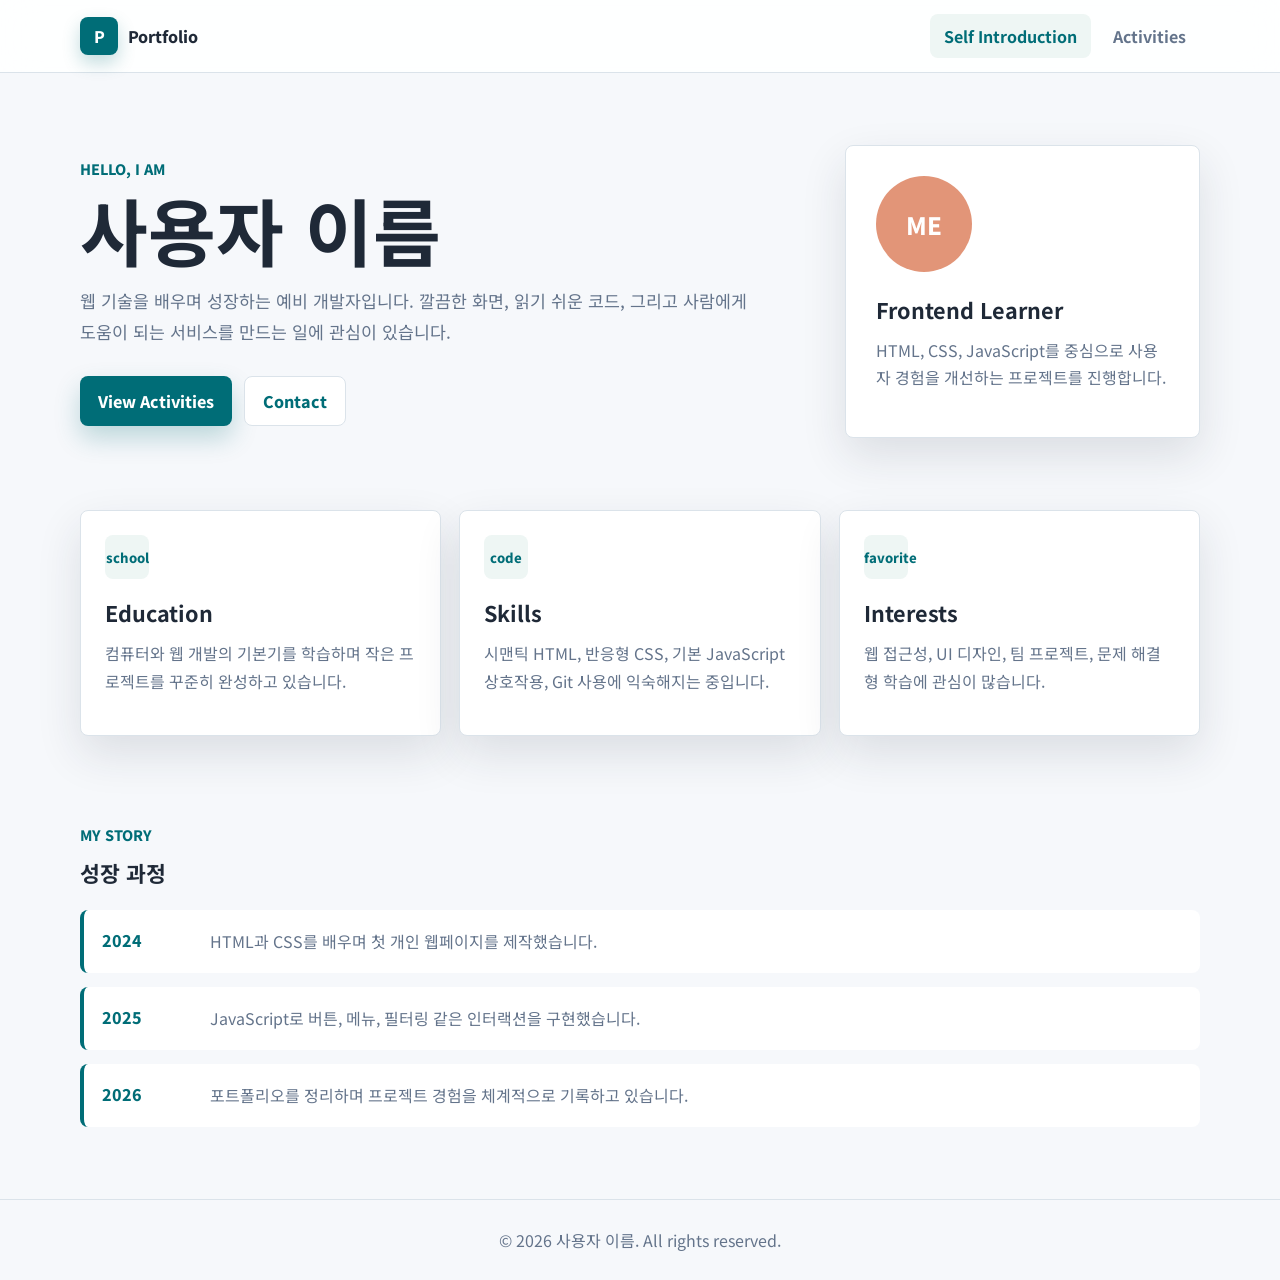
==== index.html @ 7765b598 "Add portfolio website" ====
<!DOCTYPE html>
<html lang="ko">
<head>
  <meta charset="UTF-8">
  <meta name="viewport" content="width=device-width, initial-scale=1.0">
  <title>Portfolio | Self Introduction</title>
  <link rel="preconnect" href="https://fonts.googleapis.com">
  <link rel="preconnect" href="https://fonts.gstatic.com" crossorigin>
  <link href="https://fonts.googleapis.com/css2?family=Noto+Sans+KR:wght@400;500;700;800&display=swap" rel="stylesheet">
  <link rel="stylesheet" href="styles.css">
</head>
<body>
  <header class="app-header">
    <nav class="nav">
      <a class="brand" href="index.html" aria-label="Portfolio home">
        <span class="brand-mark">P</span>
        <span>Portfolio</span>
      </a>

      <button class="menu-button" type="button" aria-label="Open navigation" aria-expanded="false">
        <span></span>
        <span></span>
        <span></span>
      </button>

      <div class="nav-links">
        <a class="active" href="index.html">Self Introduction</a>
        <a href="activities.html">Activities</a>
      </div>
    </nav>
  </header>

  <main>
    <section class="hero section">
      <div class="hero-copy">
        <p class="eyebrow">Hello, I am</p>
        <h1>사용자 이름</h1>
        <p class="lead">
          웹 기술을 배우며 성장하는 예비 개발자입니다. 깔끔한 화면, 읽기 쉬운 코드,
          그리고 사람에게 도움이 되는 서비스를 만드는 일에 관심이 있습니다.
        </p>
        <div class="hero-actions">
          <a class="button primary" href="activities.html">View Activities</a>
          <a class="button secondary" href="mailto:hello@example.com">Contact</a>
        </div>
      </div>

      <div class="profile-panel" aria-label="Profile summary">
        <div class="avatar">ME</div>
        <h2>Frontend Learner</h2>
        <p>HTML, CSS, JavaScript를 중심으로 사용자 경험을 개선하는 프로젝트를 진행합니다.</p>
      </div>
    </section>

    <section class="section about-grid">
      <article class="info-card">
        <span class="material-icon">school</span>
        <h2>Education</h2>
        <p>컴퓨터와 웹 개발의 기본기를 학습하며 작은 프로젝트를 꾸준히 완성하고 있습니다.</p>
      </article>

      <article class="info-card">
        <span class="material-icon">code</span>
        <h2>Skills</h2>
        <p>시맨틱 HTML, 반응형 CSS, 기본 JavaScript 상호작용, Git 사용에 익숙해지는 중입니다.</p>
      </article>

      <article class="info-card">
        <span class="material-icon">favorite</span>
        <h2>Interests</h2>
        <p>웹 접근성, UI 디자인, 팀 프로젝트, 문제 해결형 학습에 관심이 많습니다.</p>
      </article>
    </section>

    <section class="section timeline-section">
      <div class="section-heading">
        <p class="eyebrow">My Story</p>
        <h2>성장 과정</h2>
      </div>

      <div class="timeline">
        <div class="timeline-item">
          <span>2024</span>
          <p>HTML과 CSS를 배우며 첫 개인 웹페이지를 제작했습니다.</p>
        </div>
        <div class="timeline-item">
          <span>2025</span>
          <p>JavaScript로 버튼, 메뉴, 필터링 같은 인터랙션을 구현했습니다.</p>
        </div>
        <div class="timeline-item">
          <span>2026</span>
          <p>포트폴리오를 정리하며 프로젝트 경험을 체계적으로 기록하고 있습니다.</p>
        </div>
      </div>
    </section>
  </main>

  <footer class="footer">
    <p>&copy; 2026 사용자 이름. All rights reserved.</p>
  </footer>

  <script src="script.js"></script>
</body>
</html>
---- styles.css ----
:root {
  --bg: #f6f8fb;
  --surface: #ffffff;
  --surface-soft: #eef6f4;
  --text: #1f2937;
  --muted: #64748b;
  --primary: #006d77;
  --primary-dark: #00545d;
  --accent: #e29578;
  --line: #dbe3ea;
  --shadow: 0 18px 45px rgba(31, 41, 55, 0.12);
}

* {
  box-sizing: border-box;
}

body {
  margin: 0;
  min-height: 100vh;
  background: var(--bg);
  color: var(--text);
  font-family: "Noto Sans KR", Arial, sans-serif;
  letter-spacing: 0;
}

a {
  color: inherit;
  text-decoration: none;
}

.app-header {
  position: sticky;
  top: 0;
  z-index: 10;
  background: rgba(255, 255, 255, 0.88);
  border-bottom: 1px solid var(--line);
  backdrop-filter: blur(18px);
}

.nav {
  display: flex;
  align-items: center;
  justify-content: space-between;
  width: min(1120px, calc(100% - 32px));
  min-height: 72px;
  margin: 0 auto;
}

.brand {
  display: inline-flex;
  align-items: center;
  gap: 10px;
  font-weight: 800;
}

.brand-mark {
  display: grid;
  width: 38px;
  height: 38px;
  place-items: center;
  border-radius: 8px;
  background: var(--primary);
  color: white;
  box-shadow: 0 8px 18px rgba(0, 109, 119, 0.24);
}

.nav-links {
  display: flex;
  align-items: center;
  gap: 8px;
}

.nav-links a {
  min-height: 40px;
  padding: 10px 14px;
  border-radius: 8px;
  color: var(--muted);
  font-weight: 700;
}

.nav-links a:hover,
.nav-links a.active {
  background: var(--surface-soft);
  color: var(--primary);
}

.menu-button {
  display: none;
  width: 44px;
  height: 44px;
  border: 0;
  border-radius: 8px;
  background: var(--surface-soft);
  cursor: pointer;
}

.menu-button span {
  display: block;
  width: 20px;
  height: 2px;
  margin: 4px auto;
  background: var(--primary);
}

.section {
  width: min(1120px, calc(100% - 32px));
  margin: 0 auto;
}

.hero {
  display: grid;
  grid-template-columns: minmax(0, 1.35fr) minmax(280px, 0.65fr);
  gap: 28px;
  align-items: center;
  padding: 72px 0 48px;
}

.eyebrow {
  margin: 0 0 12px;
  color: var(--primary);
  font-size: 0.9rem;
  font-weight: 800;
  text-transform: uppercase;
}

h1,
h2,
p {
  margin-top: 0;
}

h1 {
  margin-bottom: 18px;
  font-size: clamp(2.4rem, 7vw, 4.6rem);
  line-height: 1.04;
}

h2 {
  margin-bottom: 12px;
  font-size: 1.35rem;
}

.lead {
  max-width: 680px;
  color: var(--muted);
  font-size: 1.08rem;
  line-height: 1.8;
}

.hero-actions {
  display: flex;
  flex-wrap: wrap;
  gap: 12px;
  margin-top: 28px;
}

.button {
  display: inline-flex;
  align-items: center;
  justify-content: center;
  min-height: 46px;
  padding: 12px 18px;
  border-radius: 8px;
  font-weight: 800;
  transition: transform 0.2s ease, box-shadow 0.2s ease;
}

.button:hover {
  transform: translateY(-2px);
}

.button.primary {
  background: var(--primary);
  color: white;
  box-shadow: 0 12px 26px rgba(0, 109, 119, 0.24);
}

.button.secondary {
  background: white;
  color: var(--primary);
  border: 1px solid var(--line);
}

.profile-panel,
.info-card,
.activity-card {
  border: 1px solid var(--line);
  border-radius: 8px;
  background: var(--surface);
  box-shadow: var(--shadow);
}

.profile-panel {
  padding: 30px;
}

.avatar {
  display: grid;
  width: 96px;
  height: 96px;
  margin-bottom: 22px;
  place-items: center;
  border-radius: 50%;
  background: var(--accent);
  color: white;
  font-size: 1.5rem;
  font-weight: 800;
}

.profile-panel p,
.info-card p,
.activity-card p,
.timeline-item p {
  color: var(--muted);
  line-height: 1.7;
}

.about-grid {
  display: grid;
  grid-template-columns: repeat(3, minmax(0, 1fr));
  gap: 18px;
  padding: 24px 0 56px;
}

.info-card {
  padding: 24px;
}

.material-icon {
  display: grid;
  width: 44px;
  height: 44px;
  margin-bottom: 18px;
  place-items: center;
  border-radius: 8px;
  background: var(--surface-soft);
  color: var(--primary);
  font-size: 0.82rem;
  font-weight: 800;
}

.timeline-section {
  padding: 32px 0 72px;
}

.section-heading {
  margin-bottom: 22px;
}

.section-heading h2,
.page-title h1 {
  margin-bottom: 10px;
}

.timeline {
  display: grid;
  gap: 14px;
}

.timeline-item {
  display: grid;
  grid-template-columns: 90px 1fr;
  gap: 18px;
  align-items: start;
  padding: 18px;
  border-left: 4px solid var(--primary);
  border-radius: 8px;
  background: white;
}

.timeline-item span {
  color: var(--primary);
  font-weight: 800;
}

.timeline-item p {
  margin-bottom: 0;
}

.page-title {
  padding: 64px 0 20px;
}

.filter-bar {
  display: flex;
  flex-wrap: wrap;
  gap: 10px;
  padding: 16px 0 12px;
}

.chip {
  min-height: 40px;
  padding: 9px 16px;
  border: 1px solid var(--line);
  border-radius: 999px;
  background: white;
  color: var(--muted);
  font: inherit;
  font-weight: 800;
  cursor: pointer;
}

.chip.active,
.chip:hover {
  border-color: var(--primary);
  background: var(--primary);
  color: white;
}

.activity-grid {
  display: grid;
  grid-template-columns: repeat(2, minmax(0, 1fr));
  gap: 18px;
  padding: 18px 0 72px;
}

.activity-card {
  padding: 24px;
}

.activity-card.hidden {
  display: none;
}

.card-top {
  display: flex;
  align-items: center;
  justify-content: space-between;
  gap: 12px;
  margin-bottom: 18px;
}

.tag {
  padding: 6px 10px;
  border-radius: 8px;
  background: var(--surface-soft);
  color: var(--primary);
  font-size: 0.82rem;
  font-weight: 800;
}

.date {
  color: var(--muted);
  font-size: 0.9rem;
  font-weight: 700;
}

.activity-card ul {
  display: grid;
  gap: 8px;
  margin: 18px 0 0;
  padding-left: 18px;
  color: var(--muted);
}

.footer {
  padding: 28px 16px;
  border-top: 1px solid var(--line);
  color: var(--muted);
  text-align: center;
}

.footer p {
  margin: 0;
}

@media (max-width: 800px) {
  .menu-button {
    display: block;
  }

  .nav {
    position: relative;
  }

  .nav-links {
    position: absolute;
    top: 64px;
    right: 0;
    display: none;
    width: min(260px, calc(100vw - 32px));
    padding: 10px;
    border: 1px solid var(--line);
    border-radius: 8px;
    background: white;
    box-shadow: var(--shadow);
  }

  .nav-links.open {
    display: grid;
  }

  .hero,
  .about-grid,
  .activity-grid {
    grid-template-columns: 1fr;
  }

  .hero {
    padding-top: 48px;
  }
}

@media (max-width: 520px) {
  .section,
  .nav {
    width: min(100% - 24px, 1120px);
  }

  .timeline-item {
    grid-template-columns: 1fr;
    gap: 8px;
  }

  .profile-panel,
  .info-card,
  .activity-card {
    padding: 20px;
  }
}
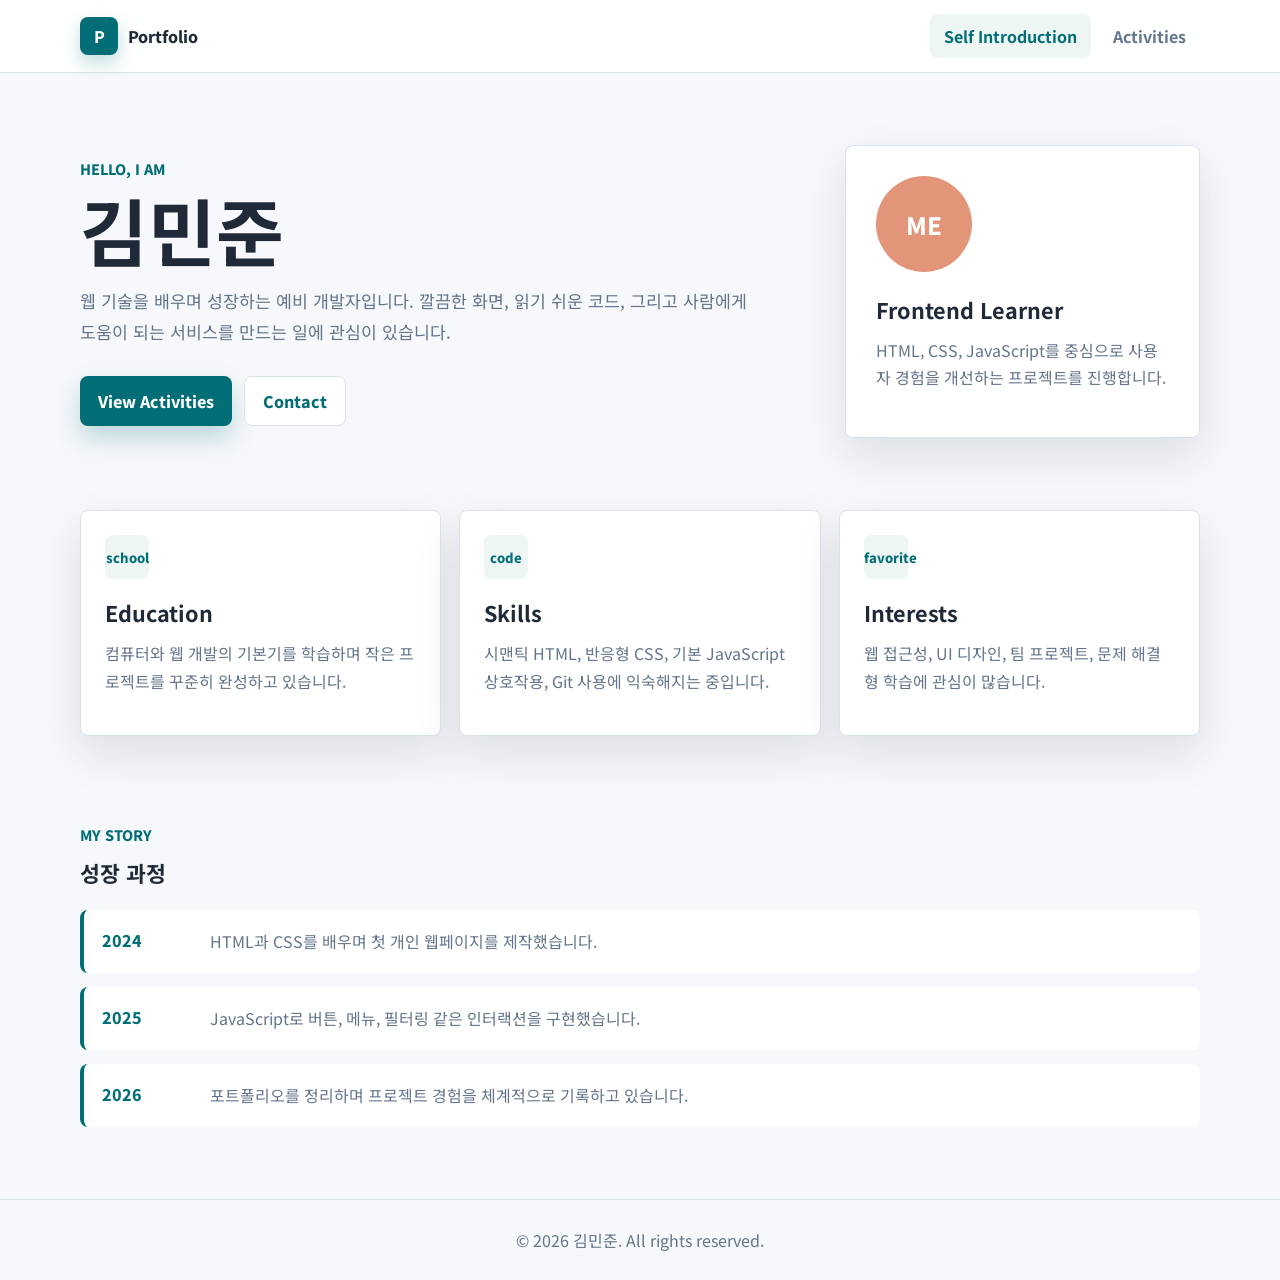
==== commit 7c757135: "Update portfolio owner name" ====
--- a/index.html
+++ b/index.html
@@ -34,7 +34,7 @@
     <section class="hero section">
       <div class="hero-copy">
         <p class="eyebrow">Hello, I am</p>
-        <h1>사용자 이름</h1>
+        <h1>김민준</h1>
         <p class="lead">
           웹 기술을 배우며 성장하는 예비 개발자입니다. 깔끔한 화면, 읽기 쉬운 코드,
           그리고 사람에게 도움이 되는 서비스를 만드는 일에 관심이 있습니다.
@@ -96,7 +96,7 @@
   </main>
 
   <footer class="footer">
-    <p>&copy; 2026 사용자 이름. All rights reserved.</p>
+    <p>&copy; 2026 김민준. All rights reserved.</p>
   </footer>
 
   <script src="script.js"></script>
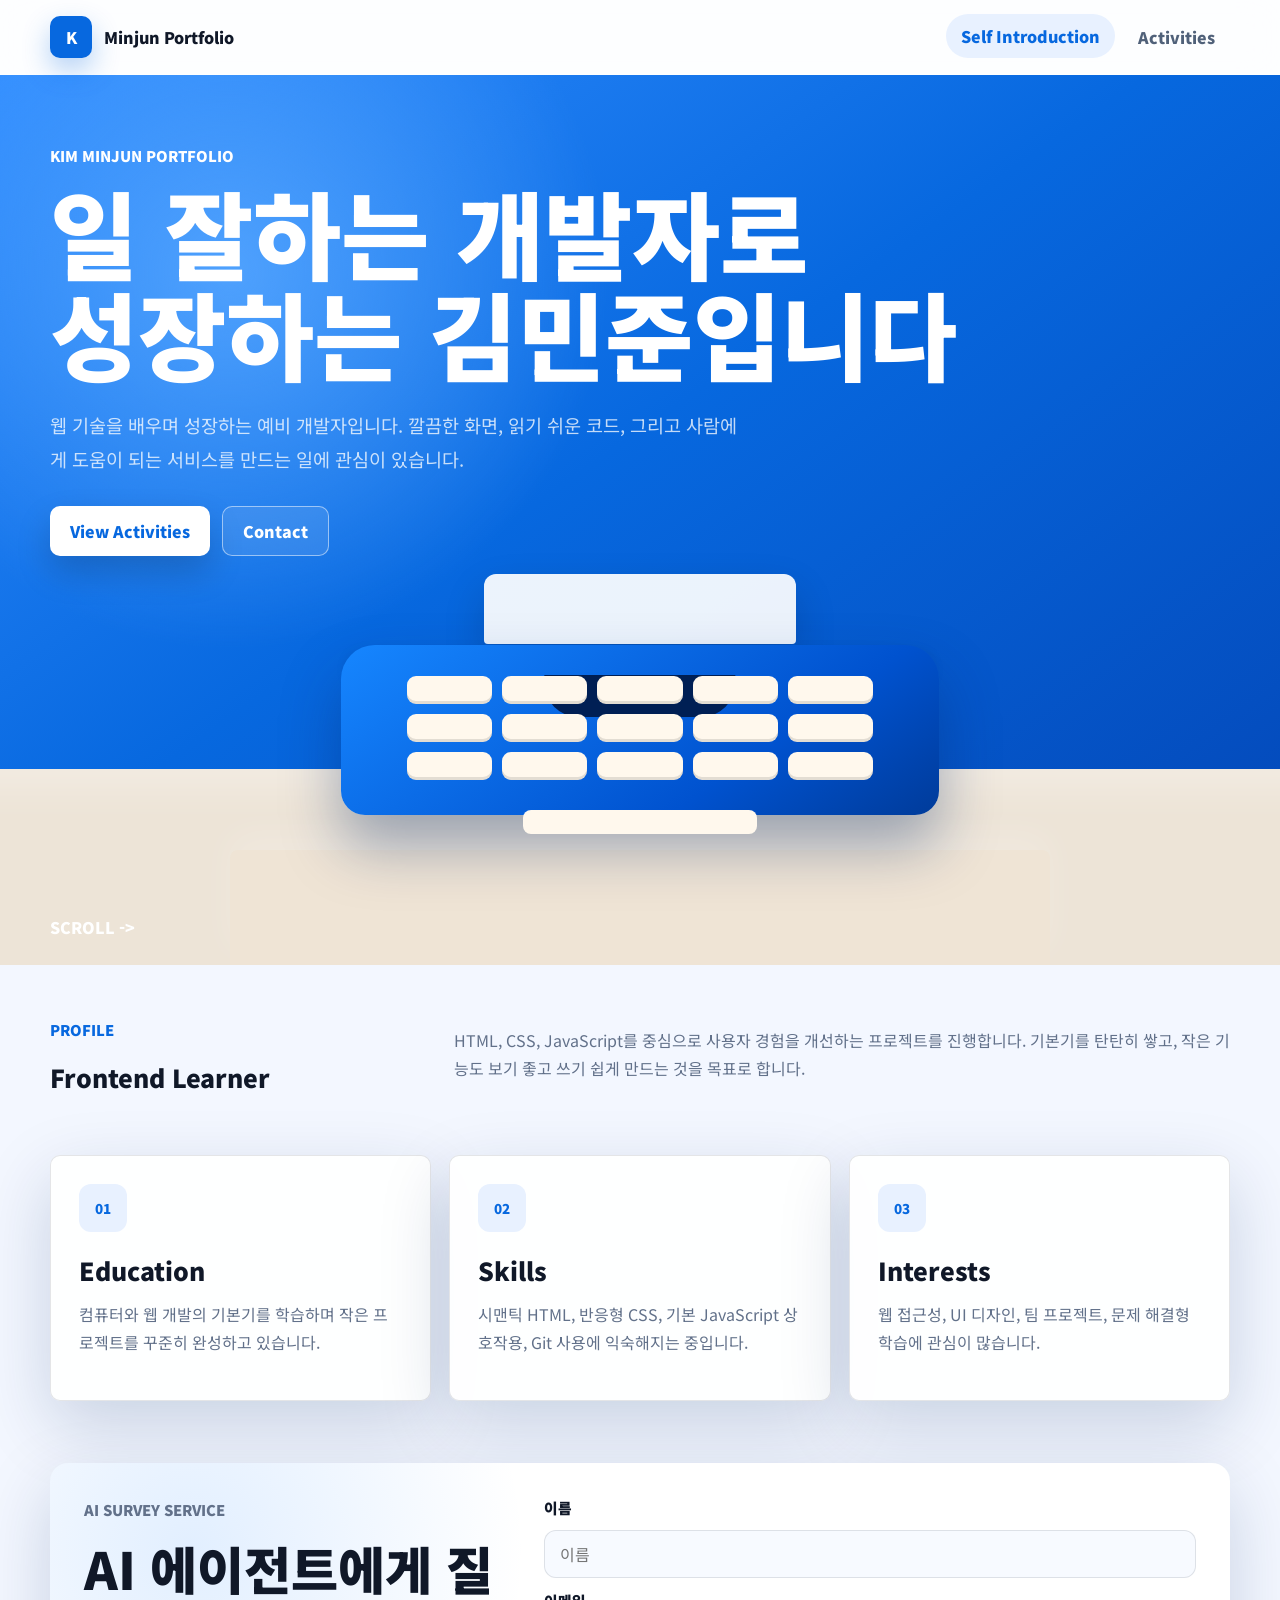
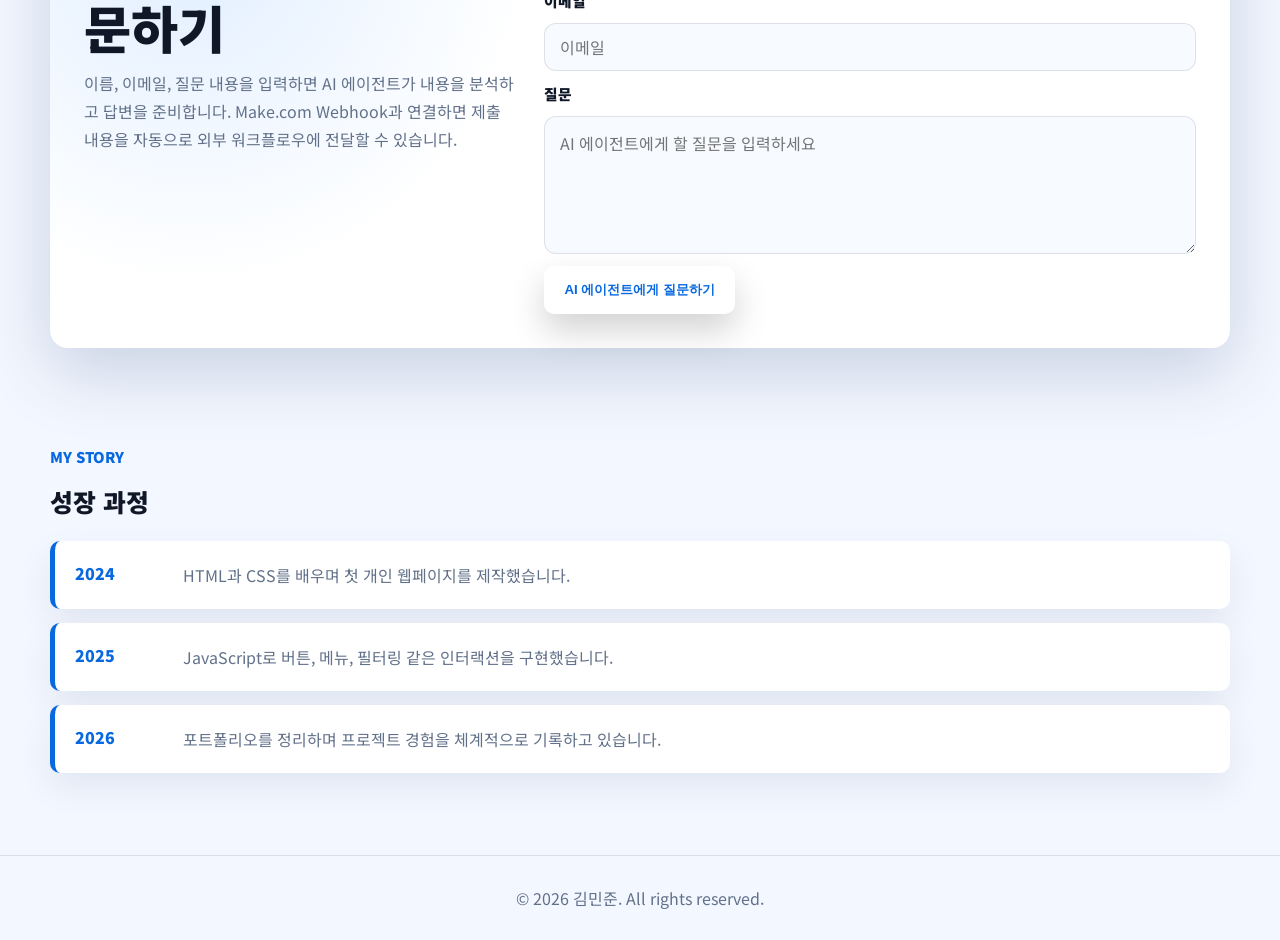
==== commit 3710c419: "Add AI survey portfolio redesign" ====
--- a/index.html
+++ b/index.html
@@ -6,15 +6,15 @@
   <title>Portfolio | Self Introduction</title>
   <link rel="preconnect" href="https://fonts.googleapis.com">
   <link rel="preconnect" href="https://fonts.gstatic.com" crossorigin>
-  <link href="https://fonts.googleapis.com/css2?family=Noto+Sans+KR:wght@400;500;700;800&display=swap" rel="stylesheet">
+  <link href="https://fonts.googleapis.com/css2?family=Noto+Sans+KR:wght@400;500;700;800;900&display=swap" rel="stylesheet">
   <link rel="stylesheet" href="styles.css">
 </head>
 <body>
   <header class="app-header">
     <nav class="nav">
       <a class="brand" href="index.html" aria-label="Portfolio home">
-        <span class="brand-mark">P</span>
-        <span>Portfolio</span>
+        <span class="brand-mark">K</span>
+        <span>Minjun Portfolio</span>
       </a>
 
       <button class="menu-button" type="button" aria-label="Open navigation" aria-expanded="false">
@@ -31,10 +31,10 @@
   </header>
 
   <main>
-    <section class="hero section">
-      <div class="hero-copy">
-        <p class="eyebrow">Hello, I am</p>
-        <h1>김민준</h1>
+    <section class="hero poster-hero">
+      <div class="poster-copy reveal">
+        <p class="eyebrow">KIM MINJUN PORTFOLIO</p>
+        <h1>일 잘하는 개발자로<br>성장하는 김민준입니다</h1>
         <p class="lead">
           웹 기술을 배우며 성장하는 예비 개발자입니다. 깔끔한 화면, 읽기 쉬운 코드,
           그리고 사람에게 도움이 되는 서비스를 만드는 일에 관심이 있습니다.
@@ -45,34 +45,87 @@
         </div>
       </div>
 
-      <div class="profile-panel" aria-label="Profile summary">
-        <div class="avatar">ME</div>
+      <div class="hero-visual reveal" aria-label="Portfolio visual">
+        <div class="typewriter">
+          <div class="paper">
+            <span>HTML</span>
+            <span>CSS</span>
+            <span>JS</span>
+          </div>
+          <div class="roller"></div>
+          <div class="body">
+            <div class="keys">
+              <span></span><span></span><span></span><span></span><span></span>
+              <span></span><span></span><span></span><span></span><span></span>
+              <span></span><span></span><span></span><span></span><span></span>
+            </div>
+          </div>
+          <div class="spacebar"></div>
+        </div>
+        <div class="platform"></div>
+      </div>
+
+      <div class="swipe-note">SCROLL -></div>
+    </section>
+
+    <section class="section intro-strip reveal">
+      <div>
+        <p class="eyebrow">Profile</p>
         <h2>Frontend Learner</h2>
-        <p>HTML, CSS, JavaScript를 중심으로 사용자 경험을 개선하는 프로젝트를 진행합니다.</p>
       </div>
+      <p>
+        HTML, CSS, JavaScript를 중심으로 사용자 경험을 개선하는 프로젝트를 진행합니다.
+        기본기를 탄탄히 쌓고, 작은 기능도 보기 좋고 쓰기 쉽게 만드는 것을 목표로 합니다.
+      </p>
     </section>
 
     <section class="section about-grid">
-      <article class="info-card">
-        <span class="material-icon">school</span>
+      <article class="info-card reveal">
+        <span class="material-icon">01</span>
         <h2>Education</h2>
         <p>컴퓨터와 웹 개발의 기본기를 학습하며 작은 프로젝트를 꾸준히 완성하고 있습니다.</p>
       </article>
 
-      <article class="info-card">
-        <span class="material-icon">code</span>
+      <article class="info-card reveal">
+        <span class="material-icon">02</span>
         <h2>Skills</h2>
         <p>시맨틱 HTML, 반응형 CSS, 기본 JavaScript 상호작용, Git 사용에 익숙해지는 중입니다.</p>
       </article>
 
-      <article class="info-card">
-        <span class="material-icon">favorite</span>
+      <article class="info-card reveal">
+        <span class="material-icon">03</span>
         <h2>Interests</h2>
         <p>웹 접근성, UI 디자인, 팀 프로젝트, 문제 해결형 학습에 관심이 많습니다.</p>
       </article>
     </section>
 
-    <section class="section timeline-section">
+    <section class="section ai-survey-section reveal">
+      <div class="survey-copy">
+        <p class="eyebrow">AI Survey Service</p>
+        <h2>AI 에이전트에게 질문하기</h2>
+        <p>
+          이름, 이메일, 질문 내용을 입력하면 AI 에이전트가 내용을 분석하고 답변을 준비합니다.
+          Make.com Webhook과 연결하면 제출 내용을 자동으로 외부 워크플로우에 전달할 수 있습니다.
+        </p>
+      </div>
+
+      <form id="contactForm" class="ai-form">
+        <label for="visitorName">이름</label>
+        <input type="text" id="visitorName" placeholder="이름" required>
+
+        <label for="visitorEmail">이메일</label>
+        <input type="email" id="visitorEmail" placeholder="이메일" required>
+
+        <label for="visitorMessage">질문</label>
+        <textarea id="visitorMessage" placeholder="AI 에이전트에게 할 질문을 입력하세요" required></textarea>
+
+        <button class="button primary form-button" type="submit">AI 에이전트에게 질문하기</button>
+      </form>
+
+      <div id="responseMessage" class="response-message" role="status" aria-live="polite"></div>
+    </section>
+
+    <section class="section timeline-section reveal">
       <div class="section-heading">
         <p class="eyebrow">My Story</p>
         <h2>성장 과정</h2>
--- a/styles.css
+++ b/styles.css
@@ -1,25 +1,28 @@
 :root {
-  --bg: #f6f8fb;
+  --blue: #0768df;
+  --blue-deep: #0345b5;
+  --blue-light: #2f8cff;
+  --cream: #ede4d7;
+  --ink: #101828;
+  --muted: #62718a;
   --surface: #ffffff;
-  --surface-soft: #eef6f4;
-  --text: #1f2937;
-  --muted: #64748b;
-  --primary: #006d77;
-  --primary-dark: #00545d;
-  --accent: #e29578;
-  --line: #dbe3ea;
-  --shadow: 0 18px 45px rgba(31, 41, 55, 0.12);
+  --line: rgba(16, 24, 40, 0.11);
+  --shadow: 0 24px 70px rgba(7, 41, 92, 0.18);
 }
 
 * {
   box-sizing: border-box;
+}
+
+html {
+  scroll-behavior: smooth;
 }
 
 body {
   margin: 0;
   min-height: 100vh;
-  background: var(--bg);
-  color: var(--text);
+  background: #f3f7ff;
+  color: var(--ink);
   font-family: "Noto Sans KR", Arial, sans-serif;
   letter-spacing: 0;
 }
@@ -33,8 +36,8 @@
   position: sticky;
   top: 0;
   z-index: 10;
-  background: rgba(255, 255, 255, 0.88);
-  border-bottom: 1px solid var(--line);
+  background: rgba(255, 255, 255, 0.8);
+  border-bottom: 1px solid rgba(255, 255, 255, 0.5);
   backdrop-filter: blur(18px);
 }
 
@@ -42,27 +45,27 @@
   display: flex;
   align-items: center;
   justify-content: space-between;
-  width: min(1120px, calc(100% - 32px));
-  min-height: 72px;
+  width: min(1180px, calc(100% - 40px));
+  min-height: 74px;
   margin: 0 auto;
 }
 
 .brand {
   display: inline-flex;
   align-items: center;
-  gap: 10px;
-  font-weight: 800;
+  gap: 12px;
+  font-weight: 900;
 }
 
 .brand-mark {
   display: grid;
-  width: 38px;
-  height: 38px;
+  width: 42px;
+  height: 42px;
   place-items: center;
-  border-radius: 8px;
-  background: var(--primary);
+  border-radius: 10px;
+  background: var(--blue);
   color: white;
-  box-shadow: 0 8px 18px rgba(0, 109, 119, 0.24);
+  box-shadow: 0 12px 28px rgba(7, 104, 223, 0.3);
 }
 
 .nav-links {
@@ -72,17 +75,19 @@
 }
 
 .nav-links a {
-  min-height: 40px;
-  padding: 10px 14px;
-  border-radius: 8px;
-  color: var(--muted);
-  font-weight: 700;
+  min-height: 42px;
+  padding: 10px 15px;
+  border-radius: 999px;
+  color: #506179;
+  font-weight: 900;
+  transition: background 0.2s ease, color 0.2s ease, transform 0.2s ease;
 }
 
 .nav-links a:hover,
 .nav-links a.active {
-  background: var(--surface-soft);
-  color: var(--primary);
+  background: #e8f1ff;
+  color: var(--blue);
+  transform: translateY(-1px);
 }
 
 .menu-button {
@@ -90,8 +95,8 @@
   width: 44px;
   height: 44px;
   border: 0;
-  border-radius: 8px;
-  background: var(--surface-soft);
+  border-radius: 10px;
+  background: #e8f1ff;
   cursor: pointer;
 }
 
@@ -100,27 +105,47 @@
   width: 20px;
   height: 2px;
   margin: 4px auto;
-  background: var(--primary);
+  background: var(--blue);
 }
 
 .section {
-  width: min(1120px, calc(100% - 32px));
+  width: min(1180px, calc(100% - 40px));
   margin: 0 auto;
 }
 
-.hero {
-  display: grid;
-  grid-template-columns: minmax(0, 1.35fr) minmax(280px, 0.65fr);
-  gap: 28px;
-  align-items: center;
-  padding: 72px 0 48px;
+.poster-hero {
+  position: relative;
+  display: grid;
+  grid-template-columns: minmax(0, 1fr);
+  min-height: calc(100vh - 74px);
+  overflow: hidden;
+  padding: 70px max(20px, calc((100vw - 1180px) / 2)) 0;
+  background:
+    radial-gradient(circle at 18% 22%, rgba(84, 165, 255, 0.9), transparent 30%),
+    linear-gradient(145deg, var(--blue-light) 0%, var(--blue) 45%, var(--blue-deep) 100%);
+  color: white;
+}
+
+.poster-hero::after {
+  content: "";
+  position: absolute;
+  inset: auto -8% -24% -8%;
+  height: 46%;
+  background: var(--cream);
+  box-shadow: inset 0 18px 35px rgba(255, 255, 255, 0.28);
+}
+
+.poster-copy {
+  position: relative;
+  z-index: 2;
+  max-width: 920px;
 }
 
 .eyebrow {
-  margin: 0 0 12px;
-  color: var(--primary);
-  font-size: 0.9rem;
-  font-weight: 800;
+  margin: 0 0 16px;
+  color: currentColor;
+  font-size: 0.92rem;
+  font-weight: 900;
   text-transform: uppercase;
 }
 
@@ -131,126 +156,359 @@
 }
 
 h1 {
-  margin-bottom: 18px;
-  font-size: clamp(2.4rem, 7vw, 4.6rem);
-  line-height: 1.04;
+  margin-bottom: 24px;
+  font-size: clamp(3rem, 7.5vw, 6.7rem);
+  font-weight: 900;
+  line-height: 1.05;
 }
 
 h2 {
   margin-bottom: 12px;
-  font-size: 1.35rem;
+  font-size: 1.55rem;
+  font-weight: 900;
 }
 
 .lead {
-  max-width: 680px;
-  color: var(--muted);
-  font-size: 1.08rem;
-  line-height: 1.8;
+  max-width: 690px;
+  color: rgba(255, 255, 255, 0.76);
+  font-size: 1.16rem;
+  line-height: 1.85;
 }
 
 .hero-actions {
   display: flex;
   flex-wrap: wrap;
   gap: 12px;
-  margin-top: 28px;
+  margin-top: 30px;
 }
 
 .button {
   display: inline-flex;
   align-items: center;
   justify-content: center;
-  min-height: 46px;
-  padding: 12px 18px;
+  min-height: 48px;
+  padding: 12px 20px;
+  border-radius: 10px;
+  font-weight: 900;
+  transition: transform 0.22s ease, box-shadow 0.22s ease, background 0.22s ease;
+}
+
+.button:hover {
+  transform: translateY(-3px);
+}
+
+.button.primary {
+  background: white;
+  color: var(--blue);
+  box-shadow: 0 16px 34px rgba(0, 0, 0, 0.18);
+}
+
+.button.secondary {
+  border: 1px solid rgba(255, 255, 255, 0.5);
+  background: rgba(255, 255, 255, 0.1);
+  color: white;
+}
+
+.hero-visual {
+  position: relative;
+  z-index: 2;
+  display: grid;
+  min-height: 350px;
+  place-items: end center;
+  margin-top: 14px;
+}
+
+.typewriter {
+  position: relative;
+  width: min(650px, 84vw);
+  height: 280px;
+  animation: floatMachine 4.8s ease-in-out infinite;
+}
+
+.paper {
+  position: absolute;
+  top: 4px;
+  left: 50%;
+  display: flex;
+  gap: 12px;
+  width: 48%;
+  min-height: 70px;
+  justify-content: center;
+  padding-top: 18px;
+  border-radius: 12px 12px 4px 4px;
+  background: rgba(255, 255, 255, 0.92);
+  color: var(--blue);
+  font-weight: 900;
+  transform: translateX(-50%);
+  box-shadow: 0 18px 42px rgba(0, 0, 0, 0.16);
+}
+
+.paper span {
+  opacity: 0;
+  animation: typing 3.6s ease infinite;
+}
+
+.paper span:nth-child(2) {
+  animation-delay: 0.35s;
+}
+
+.paper span:nth-child(3) {
+  animation-delay: 0.7s;
+}
+
+.roller {
+  position: absolute;
+  top: 82px;
+  left: 6%;
+  width: 88%;
+  height: 22px;
+  border-radius: 999px;
+  background: linear-gradient(90deg, #0243a9, #61a9ff, #0243a9);
+  box-shadow: 0 7px 18px rgba(0, 0, 0, 0.28);
+}
+
+.body {
+  position: absolute;
+  right: 4%;
+  bottom: 35px;
+  left: 4%;
+  height: 170px;
+  border-radius: 34px 34px 24px 24px;
+  background:
+    linear-gradient(145deg, #1686ff, #0052cf 68%, #003b9a);
+  box-shadow: 0 32px 58px rgba(0, 39, 102, 0.35);
+}
+
+.body::before {
+  content: "";
+  position: absolute;
+  top: 30px;
+  left: 50%;
+  width: 32%;
+  height: 42px;
+  border-radius: 0 0 34px 34px;
+  background: #001f54;
+  transform: translateX(-50%);
+}
+
+.keys {
+  position: absolute;
+  right: 11%;
+  bottom: 35px;
+  left: 11%;
+  display: grid;
+  grid-template-columns: repeat(5, 1fr);
+  gap: 10px;
+}
+
+.keys span {
+  height: 28px;
+  border-radius: 9px;
+  background: #fff8ed;
+  box-shadow: inset 0 -3px 0 rgba(0, 0, 0, 0.11);
+  animation: keyTap 2.8s ease-in-out infinite;
+}
+
+.keys span:nth-child(3n) {
+  animation-delay: 0.25s;
+}
+
+.keys span:nth-child(4n) {
+  animation-delay: 0.48s;
+}
+
+.spacebar {
+  position: absolute;
+  bottom: 16px;
+  left: 50%;
+  width: 36%;
+  height: 24px;
   border-radius: 8px;
-  font-weight: 800;
-  transition: transform 0.2s ease, box-shadow 0.2s ease;
-}
-
-.button:hover {
-  transform: translateY(-2px);
-}
-
-.button.primary {
-  background: var(--primary);
+  background: #fff8ed;
+  transform: translateX(-50%);
+}
+
+.platform {
+  width: min(820px, 92vw);
+  height: 115px;
+  border-radius: 8px 8px 0 0;
+  background: #efe4d5;
+  box-shadow: 0 -16px 36px rgba(255, 255, 255, 0.18);
+}
+
+.swipe-note {
+  position: absolute;
+  bottom: 26px;
+  left: max(20px, calc((100vw - 1180px) / 2));
+  z-index: 3;
   color: white;
-  box-shadow: 0 12px 26px rgba(0, 109, 119, 0.24);
-}
-
-.button.secondary {
-  background: white;
-  color: var(--primary);
-  border: 1px solid var(--line);
-}
-
-.profile-panel,
+  font-weight: 900;
+  animation: nudge 1.6s ease-in-out infinite;
+}
+
+.intro-strip {
+  display: grid;
+  grid-template-columns: 0.65fr 1.35fr;
+  gap: 30px;
+  align-items: center;
+  padding: 52px 0 24px;
+}
+
+.intro-strip .eyebrow,
+.section-heading .eyebrow,
+.poster-title .eyebrow {
+  color: var(--blue);
+}
+
+.intro-strip p,
+.info-card p,
+.survey-copy p,
+.activity-card p,
+.timeline-item p {
+  color: var(--muted);
+  line-height: 1.75;
+}
+
+.about-grid {
+  display: grid;
+  grid-template-columns: repeat(3, minmax(0, 1fr));
+  gap: 18px;
+  padding: 24px 0 62px;
+}
+
 .info-card,
 .activity-card {
   border: 1px solid var(--line);
-  border-radius: 8px;
-  background: var(--surface);
+  border-radius: 10px;
+  background: rgba(255, 255, 255, 0.92);
   box-shadow: var(--shadow);
-}
-
-.profile-panel {
-  padding: 30px;
-}
-
-.avatar {
-  display: grid;
-  width: 96px;
-  height: 96px;
-  margin-bottom: 22px;
+  transition: transform 0.24s ease, box-shadow 0.24s ease;
+}
+
+.info-card:hover,
+.activity-card:hover {
+  transform: translateY(-8px);
+  box-shadow: 0 32px 80px rgba(7, 41, 92, 0.22);
+}
+
+.info-card {
+  padding: 28px;
+}
+
+.material-icon {
+  display: grid;
+  width: 48px;
+  height: 48px;
+  margin-bottom: 20px;
   place-items: center;
-  border-radius: 50%;
-  background: var(--accent);
+  border-radius: 12px;
+  background: #e8f1ff;
+  color: var(--blue);
+  font-size: 0.84rem;
+  font-weight: 900;
+}
+
+.ai-survey-section {
+  display: grid;
+  grid-template-columns: 0.8fr 1.2fr;
+  gap: 26px;
+  align-items: start;
+  margin-bottom: 70px;
+  padding: 34px;
+  border-radius: 18px;
+  background:
+    radial-gradient(circle at 12% 18%, rgba(47, 140, 255, 0.14), transparent 30%),
+    white;
+  box-shadow: var(--shadow);
+}
+
+.survey-copy h2 {
+  font-size: clamp(1.8rem, 4vw, 3.2rem);
+  line-height: 1.15;
+}
+
+.ai-form {
+  display: grid;
+  gap: 12px;
+}
+
+.ai-form label {
+  color: var(--ink);
+  font-size: 0.92rem;
+  font-weight: 900;
+}
+
+.ai-form input,
+.ai-form textarea {
+  width: 100%;
+  border: 1px solid var(--line);
+  border-radius: 12px;
+  background: #f7faff;
+  color: var(--ink);
+  font: inherit;
+  outline: none;
+  transition: border-color 0.2s ease, box-shadow 0.2s ease, background 0.2s ease;
+}
+
+.ai-form input {
+  min-height: 48px;
+  padding: 0 15px;
+}
+
+.ai-form textarea {
+  min-height: 138px;
+  resize: vertical;
+  padding: 14px 15px;
+}
+
+.ai-form input:focus,
+.ai-form textarea:focus {
+  border-color: var(--blue);
+  background: white;
+  box-shadow: 0 0 0 4px rgba(7, 104, 223, 0.12);
+}
+
+.form-button {
+  width: fit-content;
+  border: 0;
+  background: var(--blue);
   color: white;
-  font-size: 1.5rem;
-  font-weight: 800;
-}
-
-.profile-panel p,
-.info-card p,
-.activity-card p,
-.timeline-item p {
-  color: var(--muted);
-  line-height: 1.7;
-}
-
-.about-grid {
-  display: grid;
-  grid-template-columns: repeat(3, minmax(0, 1fr));
-  gap: 18px;
-  padding: 24px 0 56px;
-}
-
-.info-card {
-  padding: 24px;
-}
-
-.material-icon {
-  display: grid;
-  width: 44px;
-  height: 44px;
-  margin-bottom: 18px;
-  place-items: center;
-  border-radius: 8px;
-  background: var(--surface-soft);
-  color: var(--primary);
-  font-size: 0.82rem;
-  font-weight: 800;
+  cursor: pointer;
+}
+
+.form-button:disabled {
+  cursor: wait;
+  opacity: 0.72;
+  transform: none;
+}
+
+.response-message {
+  grid-column: 2;
+  display: none;
+  margin-top: -12px;
+  padding: 14px 16px;
+  border-radius: 12px;
+  background: #e8f1ff;
+  color: var(--blue);
+  font-weight: 900;
+}
+
+.response-message.success {
+  background: #e9f8ef;
+  color: #16763a;
+}
+
+.response-message.error {
+  background: #fff0f0;
+  color: #bf2f2f;
 }
 
 .timeline-section {
-  padding: 32px 0 72px;
+  padding: 28px 0 82px;
 }
 
 .section-heading {
   margin-bottom: 22px;
-}
-
-.section-heading h2,
-.page-title h1 {
-  margin-bottom: 10px;
 }
 
 .timeline {
@@ -263,60 +521,75 @@
   grid-template-columns: 90px 1fr;
   gap: 18px;
   align-items: start;
-  padding: 18px;
-  border-left: 4px solid var(--primary);
-  border-radius: 8px;
+  padding: 20px;
+  border-left: 5px solid var(--blue);
+  border-radius: 10px;
   background: white;
+  box-shadow: 0 14px 34px rgba(7, 41, 92, 0.08);
 }
 
 .timeline-item span {
-  color: var(--primary);
-  font-weight: 800;
+  color: var(--blue);
+  font-weight: 900;
 }
 
 .timeline-item p {
   margin-bottom: 0;
 }
 
-.page-title {
-  padding: 64px 0 20px;
+.poster-title {
+  width: min(1180px, calc(100% - 40px));
+  margin: 34px auto 0;
+  padding: 70px clamp(22px, 6vw, 70px);
+  border-radius: 18px;
+  background:
+    radial-gradient(circle at 82% 16%, rgba(255, 255, 255, 0.22), transparent 26%),
+    linear-gradient(145deg, var(--blue-light), var(--blue-deep));
+  color: white;
+  box-shadow: var(--shadow);
+}
+
+.poster-title .lead {
+  color: rgba(255, 255, 255, 0.78);
 }
 
 .filter-bar {
   display: flex;
   flex-wrap: wrap;
   gap: 10px;
-  padding: 16px 0 12px;
+  padding: 32px 0 12px;
 }
 
 .chip {
-  min-height: 40px;
-  padding: 9px 16px;
+  min-height: 42px;
+  padding: 9px 18px;
   border: 1px solid var(--line);
   border-radius: 999px;
   background: white;
   color: var(--muted);
   font: inherit;
-  font-weight: 800;
+  font-weight: 900;
   cursor: pointer;
+  transition: transform 0.2s ease, background 0.2s ease, color 0.2s ease;
 }
 
 .chip.active,
 .chip:hover {
-  border-color: var(--primary);
-  background: var(--primary);
+  border-color: var(--blue);
+  background: var(--blue);
   color: white;
+  transform: translateY(-2px);
 }
 
 .activity-grid {
   display: grid;
   grid-template-columns: repeat(2, minmax(0, 1fr));
   gap: 18px;
-  padding: 18px 0 72px;
+  padding: 18px 0 78px;
 }
 
 .activity-card {
-  padding: 24px;
+  padding: 28px;
 }
 
 .activity-card.hidden {
@@ -332,18 +605,18 @@
 }
 
 .tag {
-  padding: 6px 10px;
-  border-radius: 8px;
-  background: var(--surface-soft);
-  color: var(--primary);
+  padding: 7px 11px;
+  border-radius: 999px;
+  background: #e8f1ff;
+  color: var(--blue);
   font-size: 0.82rem;
-  font-weight: 800;
+  font-weight: 900;
 }
 
 .date {
   color: var(--muted);
   font-size: 0.9rem;
-  font-weight: 700;
+  font-weight: 800;
 }
 
 .activity-card ul {
@@ -355,7 +628,7 @@
 }
 
 .footer {
-  padding: 28px 16px;
+  padding: 30px 16px;
   border-top: 1px solid var(--line);
   color: var(--muted);
   text-align: center;
@@ -363,6 +636,58 @@
 
 .footer p {
   margin: 0;
+}
+
+.reveal {
+  opacity: 0;
+  transform: translateY(28px);
+  transition: opacity 0.72s ease, transform 0.72s ease;
+}
+
+.reveal.visible {
+  opacity: 1;
+  transform: translateY(0);
+}
+
+@keyframes floatMachine {
+  0%, 100% {
+    transform: translateY(0);
+  }
+  50% {
+    transform: translateY(-14px);
+  }
+}
+
+@keyframes typing {
+  0%, 20% {
+    opacity: 0;
+    transform: translateY(6px);
+  }
+  34%, 84% {
+    opacity: 1;
+    transform: translateY(0);
+  }
+  100% {
+    opacity: 0;
+  }
+}
+
+@keyframes keyTap {
+  0%, 100% {
+    transform: translateY(0);
+  }
+  45% {
+    transform: translateY(3px);
+  }
+}
+
+@keyframes nudge {
+  0%, 100% {
+    transform: translateX(0);
+  }
+  50% {
+    transform: translateX(8px);
+  }
 }
 
 @media (max-width: 800px) {
@@ -379,10 +704,10 @@
     top: 64px;
     right: 0;
     display: none;
-    width: min(260px, calc(100vw - 32px));
+    width: min(280px, calc(100vw - 32px));
     padding: 10px;
     border: 1px solid var(--line);
-    border-radius: 8px;
+    border-radius: 14px;
     background: white;
     box-shadow: var(--shadow);
   }
@@ -391,21 +716,62 @@
     display: grid;
   }
 
-  .hero,
+  .poster-hero {
+    min-height: auto;
+    padding-top: 46px;
+  }
+
+  .lead {
+    font-size: 1rem;
+  }
+
+  .typewriter {
+    height: 235px;
+  }
+
+  .intro-strip,
+  .ai-survey-section,
   .about-grid,
   .activity-grid {
     grid-template-columns: 1fr;
   }
 
-  .hero {
-    padding-top: 48px;
+  .response-message {
+    grid-column: 1;
   }
 }
 
 @media (max-width: 520px) {
   .section,
-  .nav {
-    width: min(100% - 24px, 1120px);
+  .nav,
+  .poster-title {
+    width: min(100% - 24px, 1180px);
+  }
+
+  .poster-hero {
+    padding-right: 12px;
+    padding-left: 12px;
+  }
+
+  .hero-actions {
+    width: 100%;
+  }
+
+  .button {
+    width: 100%;
+  }
+
+  .typewriter {
+    width: 94vw;
+    height: 205px;
+  }
+
+  .keys {
+    gap: 7px;
+  }
+
+  .keys span {
+    height: 22px;
   }
 
   .timeline-item {
@@ -413,9 +779,24 @@
     gap: 8px;
   }
 
-  .profile-panel,
   .info-card,
-  .activity-card {
-    padding: 20px;
-  }
-}
+  .activity-card,
+  .ai-survey-section {
+    padding: 22px;
+  }
+
+  .form-button {
+    width: 100%;
+  }
+}
+
+@media (prefers-reduced-motion: reduce) {
+  *,
+  *::before,
+  *::after {
+    scroll-behavior: auto !important;
+    animation-duration: 0.01ms !important;
+    animation-iteration-count: 1 !important;
+    transition-duration: 0.01ms !important;
+  }
+}
